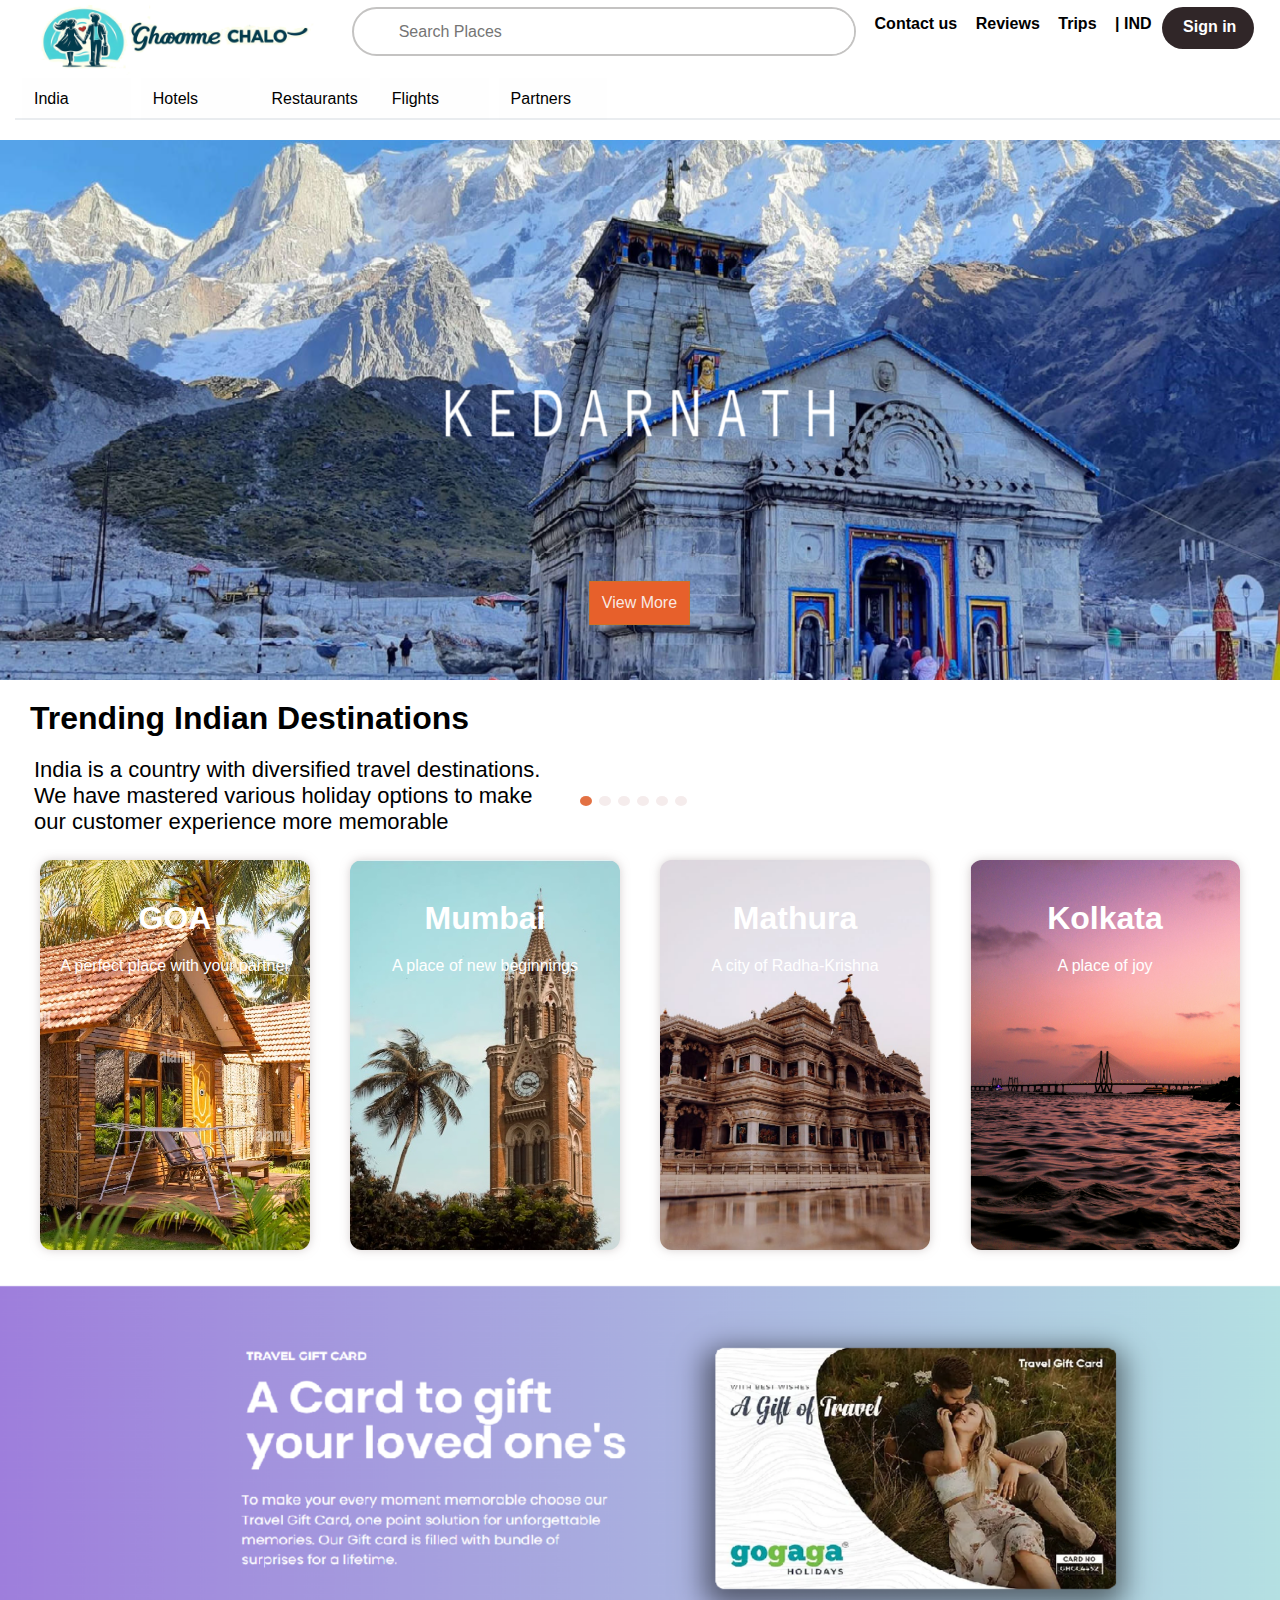
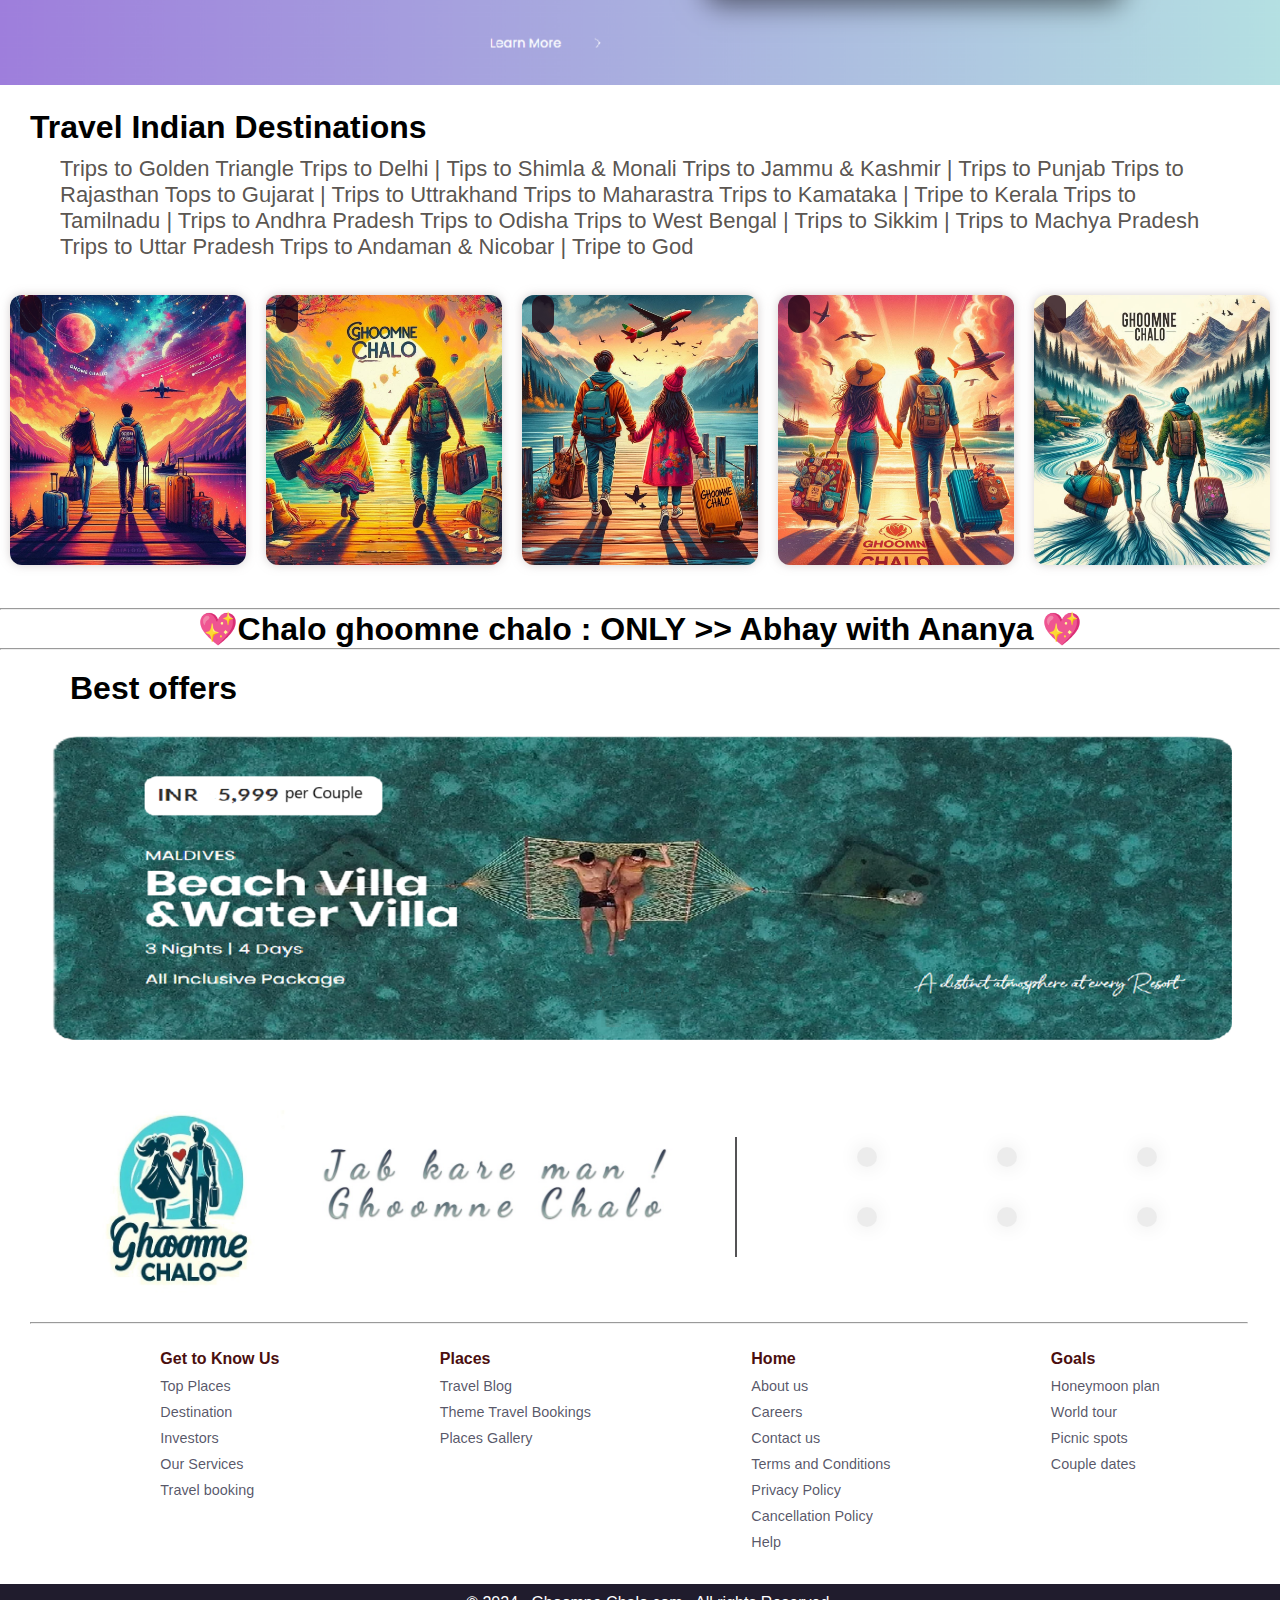
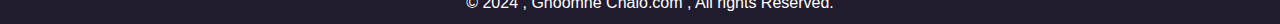
==== index.html @ e4fd6e0b "Add files via upload" ====
<!DOCTYPE html>
<html lang="en">
  <head>
    <meta charset="UTF-8">
  <meta http-equiv="X-UA-Compatible" content="IE=edge">
  <meta name="viewport" content="width=device-width, initial-scale=1.0, maximum-scale=1.0, user-scalable=no">
    <title>Ananya's first Web Mission</title>
    <link
      rel="stylesheet"
      href="https://cdnjs.cloudflare.com/ajax/libs/font-awesome/6.5.1/css/all.min.css"
      integrity="sha512-DTOQO9RWCH3ppGqcWaEA1BIZOC6xxalwEsw9c2QQeAIftl+Vegovlnee1c9QX4TctnWMn13TZye+giMm8e2LwA=="
      crossorigin="anonymous"
      referrerpolicy="no-referrer"
    />
    <link rel="stylesheet" href="Style.css" />
  </head>
  <body>
    <header>
      <div class="navbar">
        <div class="nav-logo">
          <div class="logo"><img src="logo.png"></div>
        </div>

        <div class="nav-search"> 
            <div class="search-icon">
                <i class="fa-solid fa-magnifying-glass"></i>
            </div>
            <input placeholder="Search Places" class="search-input" />
        </div>
        
        <div class="contact">Contact us</div>
        <div class="reviews">Reviews</div>
        <div class="trips">Trips</div>
        <div class="location"><i class="fa-solid fa-globe"></i> | IND </div>
        <div class="sign-in"><i class="fa-solid fa-user"></i> Sign in</div>
      </div>





      <div class="nav-opt">
        <p><i class="fa-solid fa-map"></i> India</p>
        <p><i class="fa-solid fa-place-of-worship"></i> Hotels</p>
        <p><i class="fa-solid fa-utensils"></i> Restaurants</p>
        <p><i class="fa-solid fa-plane-departure"></i> Flights</p>
        <p><i class="fa-regular fa-handshake"></i> Partners</p>
      </div>

    </header>

    <div class="herosection" id="carousel-container">
      <button id="prev-btn" class="carousel-btn" onclick="changeSlide(-1)"><i class="fa-solid fa-chevron-left"></i></button>
      <div id="image-carousel">
          <img class="carousel-image" src="img1.png" alt="Image 1">
          <img class="carousel-image" src="img2.png" alt="Image 2">
          <img class="carousel-image" src="img3.png" alt="Image 3">
          <img class="carousel-image" src="img4.png" alt="Image 4">
          <img class="carousel-image" src="img5.png" alt="Image 6">
          <img class="carousel-image" src="img6.png" alt="Image 7">
      </div>
      <button id="next-btn" class="carousel-btn" onclick="changeSlide(1)"><i class="fa-solid fa-chevron-right"></i></button>
      <div class="carousel-indicators" id="indicators"></div>
</div>
      <p id="goto">View More</p>
    </div>
  
    <div class="panel">
      <h1>Trending  Indian Destinations</h1>
      <p id="panel-note"> India is a country with diversified travel destinations. We have mastered various holiday options to make our customer experience more memorable </p>
      <div class="box-container">
        <div class="box-s" style="background-image: url('b1.jpg'); background-size: cover; background-position: center;">
          <h1>GOA</h1>
          <p>A perfect place with your partner</p>
        </div>
        <div class="box-s" style="background-image: url('b2.jpg'); background-size: cover; background-position: center;">
          <h1>Mumbai</h1>
          <p>A place of new beginnings</p>
        </div>
        <div class="box-s" style="background-image: url('b3.jpg'); background-size: cover; background-position: center;">
          <h1>Mathura</h1>
          <p>A city of Radha-Krishna</p>
        </div>
        <div class="box-s" style="background-image: url('b4.jpg'); background-size: cover; background-position: center;">
          <h1>Kolkata</h1>
          <p>A place of joy</p>
        </div>
      </div>
    </div>
    <div class="gift-card">
      <img class="gift-image" src="giftcard.png" alt="Image 1">
    </div>
    <div class="panel-2">
      <h1>Travel Indian Destinations</h1>
      <p><a href="#">Trips to Golden Triangle Trips to Delhi |</a> <a href="#">Tips to Shimla & Monali Trips to Jammu & Kashmir |</a><a href="#"> Trips to Punjab Trips to Rajasthan Tops to Gujarat |</a><a href="#"> Trips to Uttrakhand Trips to Maharastra Trips to Kamataka |</a><a href="#"> Tripe to Kerala Trips to Tamilnadu |</a><a href="#"> Trips to Andhra Pradesh Trips to Odisha Trips to West Bengal |</a><a href="#"> Trips to Sikkim |</a><a href="#"> Trips to Machya Pradesh Trips to Uttar Pradesh Trips to Andaman & Nicobar |</a><a href="#"> Tripe to God </a> </p>
    </div>
    <div class="box-container-2">
      <div class="box-d" style="background-image: url('a1.jpg'); background-size: cover; background-position: center;">
        <p><i class="fa-solid fa-wand-magic-sparkles"></i></p>
      </div>
      <div class="box-d" style="background-image: url('a2.jpg'); background-size: cover; background-position: center;">
        <p><i class="fa-solid fa-wand-magic-sparkles"></i></p>
      </div>
      <div class="box-d" style="background-image: url('a3.jpg'); background-size: cover; background-position: center;">
        <p><i class="fa-solid fa-wand-magic-sparkles"></i></p>
      </div>
      <div class="box-d" style="background-image: url('a4.jpg'); background-size: cover; background-position: center;">
        <p><i class="fa-solid fa-wand-magic-sparkles"></i></p>
      </div>
      <div class="box-d" style="background-image: url('a5.jpg'); background-size: cover; background-position: center;">
        <p><i class="fa-solid fa-wand-magic-sparkles"></i></p>
      </div>
    </div>
    <br>
    <hr><h1 style="text-align: center;">💖Chalo ghoomne chalo : ONLY >> Abhay with Ananya 💖</h1><hr>
    <div class="panel-2">
      <h1 style="font-family: 'Lucida Sans', sans-serif ; padding-left: 40px;">Best offers</h1>
      <img src="offer.png" style="height: auto; width: 100%;" >
    </div>
    <section id="info-sec">
      <div class="company">
        <p>
          <img src="base_logo.png" style="height: 200px; width: auto;">
        </p>
      </div>
      <div class="vertical-line"></div>
      <div class="social-media">
        <div class="social-icons">
        <a href="#" class="icon facebook"><i class="fab fa-facebook-f"></i></a>
        <a href="#" class="icon twitter"><i class="fa-brands fa-x-twitter"></i></a>
        <a href="#" class="icon pinterest"><i class="fab fa-pinterest"></i></a>
        <a href="#" class="icon instagram"><i class="fab fa-instagram"></i></a>
        <a href="#" class="icon snapchat"><i class="fab fa-snapchat-ghost"></i></a>
        <a href="#" class="icon youtube"><i class="fab fa-youtube"></i></a>
        </div>
      </div>
      </section>
    <hr style="width: 95% ; margin-left: 30px;"   >
    <footer>
  
      <div class="foot-panel2">
        <ul>
        <p><b>Get to Know Us</b></p>
        <a>Top Places</a>
        <a>Destination</a>
        <a>Investors</a>
        <a>Our Services</a>
        <a>Travel booking</a>
        
        </ul>
        <ul>		
        <p><b>Places</b></a>
        <a>Travel Blog</a>
        <a>Theme Travel Bookings</a>
        <a>Places Gallery</a>
        </ul>
        <ul>
  
        <p><b>Home</b></p>
        <a>About us</a>
        <a>Careers</a>
        <a>Contact us</a>
        <a>Terms and Conditions</a>
        <a>Privacy Policy</a>
        <a>Cancellation Policy</a>
        <a>Help</a>
        </ul>
        <ul>
        <p><b>Goals</b></p>
        <a>Honeymoon plan</a>
        <a>World tour</a>
        <a>Picnic spots</a>
        <a>Couple dates</a>
  
        </ul>
      </div>
      <div class="foot-panel4">
        <div class="copyright">
          © 2024 , Ghoomne Chalo.com , All rights Reserved.
        </div>
      </div>
    </footer>
    <script src="Script.js"></script>  
    
  </body>
</html>
---- Style.css ----
.navbar {
  height: 70px;   
  color: rgb(0, 0, 0);
  display: flex;
  justify-content: space-evenly;
  font-family: 'Lucida Sans';
  font-weight: 550;
  margin: 15px;
  margin-bottom: -15px;
}

.nav-logo {
    height: 90px;
    width: 100px;
    margin-top: -10px;
  }
  .logo img{
    background-size: cover;
    height: 70px;
    width: auto;
  }

  .nav-search{
    display: flex;
    justify-content: space-evenly;
    width: 500px;
    height: 45px;
    border-radius: 50px;
    border: 2px solid rgba(122, 121, 118, 0.448);
    margin-left: 200px;
    margin-top: -8px;

  }

  .search-input{
    width: 100%;
    font-size: 1rem;
    border-color: transparent;
    border-radius: 50px;
  }

  input:focus {
    outline: none;
  }

  .search-icon{
    width: 45px;
    display: flex;
    align-items: center;
    justify-content: center;
    font-size: 1.2rem;
    background-color: none;
    border-top-right-radius: 3px;
    border-bottom-right-radius: 3px;
    color: #0a0006;
  }
  
  .nav-search:hover{
    border: 2px solid rgb(33, 5, 13);
  }

  .sign-in{
    border: 30% solid;
    border-radius: 30px;
    color: white;
    background-color: #0d0104da;
    padding: 11px 18px 11px 21px;
    height: 20px;
    margin: -8px;

  }
  .sign-in:hover{
    background-color: #7f7e7fda;
    color: black;
  }
  * {
    margin: 0;
    font-family: Arial;
    border: border-box;
  }
  body {
    overflow-x: hidden;
    margin: 0;
  }
  .nav-opt{
    height: 40px;
    display: grid;
    grid-template-columns:1fr 1fr 1fr 1fr 1fr 6fr; 
    gap: 10px;
    align-items: center;
    justify-content: space-around;
    margin-left: 15px;
    font-family: Verdana, Geneva, Tahoma, sans-serif;
    margin-bottom: 20px;
    border-bottom: 2px solid rgba(226, 230, 234, 0.727);
    padding: 8px 10px 0px 7px;  /*  t r b l  */
  }
 .nav-opt p{
    background-color: #dfd5d708;
    border: 2px solid transparent;
    padding:10px;
  }
  .nav-opt p:hover{
    background-color: #838a8a19;
    border-bottom: 3px solid black;
  }

 
  .carousel-container {
    overflow: hidden;
    position: relative;
  }
  #image-carousel {
    display: flex;
    transition: transform 0.5s ease-in-out;
  }
  .carousel-image {
    width: 100%;
    height: 540px;

  }
  
.carousel-btn {
  position: absolute;
  top: 60%;
  transform: translateY(-50%);
  cursor: pointer;
  font-size: 48px;
  font-family: sans-serif;
  color: rgba(182, 180, 180, 0.501);
  background: none;
  border: none;
  z-index: 1; 
}

#prev-btn {
  left: 56px;
}
#prev-btn:hover {
  color: rgba(255, 255, 255, 0.710);
}
#next-btn {
  right: 56px;
}
#next-btn:hover {
  color: rgba(255, 255, 255, 0.710);
  

}
.carousel-indicators {
  display: flex;
  justify-content: center;
  position: absolute;
  top: 89%;
  left: 49.2%;
  transform: translate(-50%, -50%);
  text-align: center;
  z-index: 1;
}

.indicator-btn {
  background: none;
  background-color: #f5ecec;
  border: none;
  border-radius: 50%;
  width: 8px;
  height: 10px;
  cursor: pointer;
  margin-left: 7px;
}

.indicator-btn.active {
  background:#e37143;
  
}
#goto {
  position: absolute;
  top: 67%;
  left: 46%;
  padding: 12px;
  font-family: 'Gill Sans', 'Gill Sans MT', Calibri, 'Trebuchet MS', sans-serif;
  transform: translateY(-50%);
  cursor: pointer;
  font-family: sans-serif;
  background-color: #e7602b;
  border: 1px solid #ce7125;
  color: rgba(251, 247, 247, 0.923);
  z-index: 1;
} 
#goto:hover{
  background-color: #f36e39;
}
.panel{
  padding: 20px 30px 10px 30px;
}
#panel-note{
  margin-top: 20px ;
  font-family: 'Gill Sans', 'Gill Sans MT', Calibri, 'Trebuchet MS', sans-serif;
  font-size: 22px;
  padding-right:700px;
  padding-left: 4px;
} 
.box-container{
  display: grid;
  grid-template-columns: 1fr 1fr 1fr 1fr;
  gap: 40px;
  justify-content: space-evenly;
  height: 420px;
  padding: 10px;
}
.box-s{
  height: auto;
  width: auto ;
  padding: 20px 0px 15px;
  margin-top: 15px;
  margin-bottom: 15px;
  background-color: #eee9d5;
  border-radius: 12px;
  box-shadow: 0 0 10px rgba(173, 162, 162, 0.5), 
              0 0 20px rgba(255, 255, 255, 0.3), 
              0 0 30px rgba(255, 255, 255, 0.1);
}
.box-s:hover{
  box-shadow: 0 0 10px rgba(85, 87, 87, 0.5), 
              0 0 25px rgba(97, 113, 103, 0.3), 
              0 0 35px rgba(11, 13, 19, 0.1);
}
.box-s h1 {
  display: flex;
  justify-content: space-evenly;
  padding-top: 20px;
  color: white;
}
.box-s p {
  display: flex;
  justify-content: space-evenly;
  padding-top: 20px;
  color: white;
}

.gift-image {
  width: 100%;
  height: 400px;

}
.panel-2{
  padding: 20px 30px 10px 30px;
}
.panel-2 h1{
  padding-bottom: 10px;
}
.panel-2 p{
  color: #111011aa;
  font-family:Verdana, sans-serif;
  font-size: 22px;
  padding: 0px 30px 0px 30px;
}
.panel-2 a{
  text-decoration: none;
}
.panel-2 a:any-link{
  color: #45403ae6; 
}

.panel-2 a:hover{
  font-weight: 600;
}
.box-container-2{
  display: grid;
  grid-template-columns: 1fr 1fr 1fr 1fr 1fr;
  gap: 20px;
  justify-content: space-evenly;
  height: 300px;
  padding: 10px;
}

.box-d{
  height: auto;
  width: auto ;
  padding: 10px 10px 15px 10px;
  margin-top: 15px;
  margin-bottom: 15px;
  background-color: #eee9d5;
  border-radius: 12px;
  box-shadow: 0 0 10px rgba(173, 162, 162, 0.5), 
              0 0 20px rgba(255, 255, 255, 0.3), 
              0 0 30px rgba(255, 255, 255, 0.1);
}
.box-d:hover{
  box-shadow: 0 0 10px rgba(85, 87, 87, 0.5), 
              0 0 25px rgba(97, 113, 103, 0.3), 
              0 0 35px rgba(11, 13, 19, 0.1);
}
.box-d i{
  font-size: 14px;
  border:2px solid transparent;
  border-radius: 50px;
  background-color: #1e0210c6;
  padding: 9px;
  color: white;
}
.box-d i:hover{
  font-size: 16px;
}

#info-sec {
  padding: 0px 60px ;
  display: grid;
  grid-template-columns: 1fr auto 1fr;
  align-items: center;
  gap: 20px;
  height: 250px;
}
.social-media {
  text-align: right;
}

.social-icons {
  display: grid;
  grid-template-columns: repeat(3, auto);
  gap: 40px;
  column-gap: 120px;
  margin-right: 200px;
  margin-bottom: 20px;
  margin-left: 100px;

}

.icon {
  font-size: 24px;
  background-color: #dddddd8d;
  color: #0c0c0c;
  text-decoration: none;
  transition: color 0.3s ease;
  border-radius: 50%;
  padding: 10px;
  box-shadow: 0px 0px 20px rgba(0, 0, 0, 0.1);
}

.icon:hover {
  color: #fff;
  background-color: #0f0101;
}

.company {
  font-size: 16px;
  text-align: left;

}
.company p{
  margin: 20px;
  font-family: Calibri, 'Trebuchet MS', sans-serif;
}


.icon.twitter:hover {
  color: #e1ebf1;
}

.icon.facebook:hover {
  color: #1877F2;
}

.icon.pinterest:hover {
  color: #BD081C; 
}

.icon.instagram:hover {
  color: #C13584;
}

.icon.snapchat:hover {
  color: #FFFC00;
}

.icon.youtube:hover {
  color: #FF0000;
}

/* Style for vertical line */
.vertical-line {
  height: 120px;
  width: 2px;
  background-color: #010003ac;
  margin: 0 auto;
}

/* footer */
.foot-panel2{
  color: rgb(75, 15, 15);
  height: 260px;
  display: flex;
  justify-content: space-evenly;
}
ul{
  margin-top: 26px;
}
ul a{
  display: block;
  font-size: 0.9rem;
  margin-top: 10px;
  color: #02021bad;
  
}

.foot-panel4{
  background-color: #080316e6;
  color: white;
  height: 40px;
  font-size: 1rem;
  text-align: center;  
}
.copyright {
  padding: 10px 0px 10px 20px;
  
}
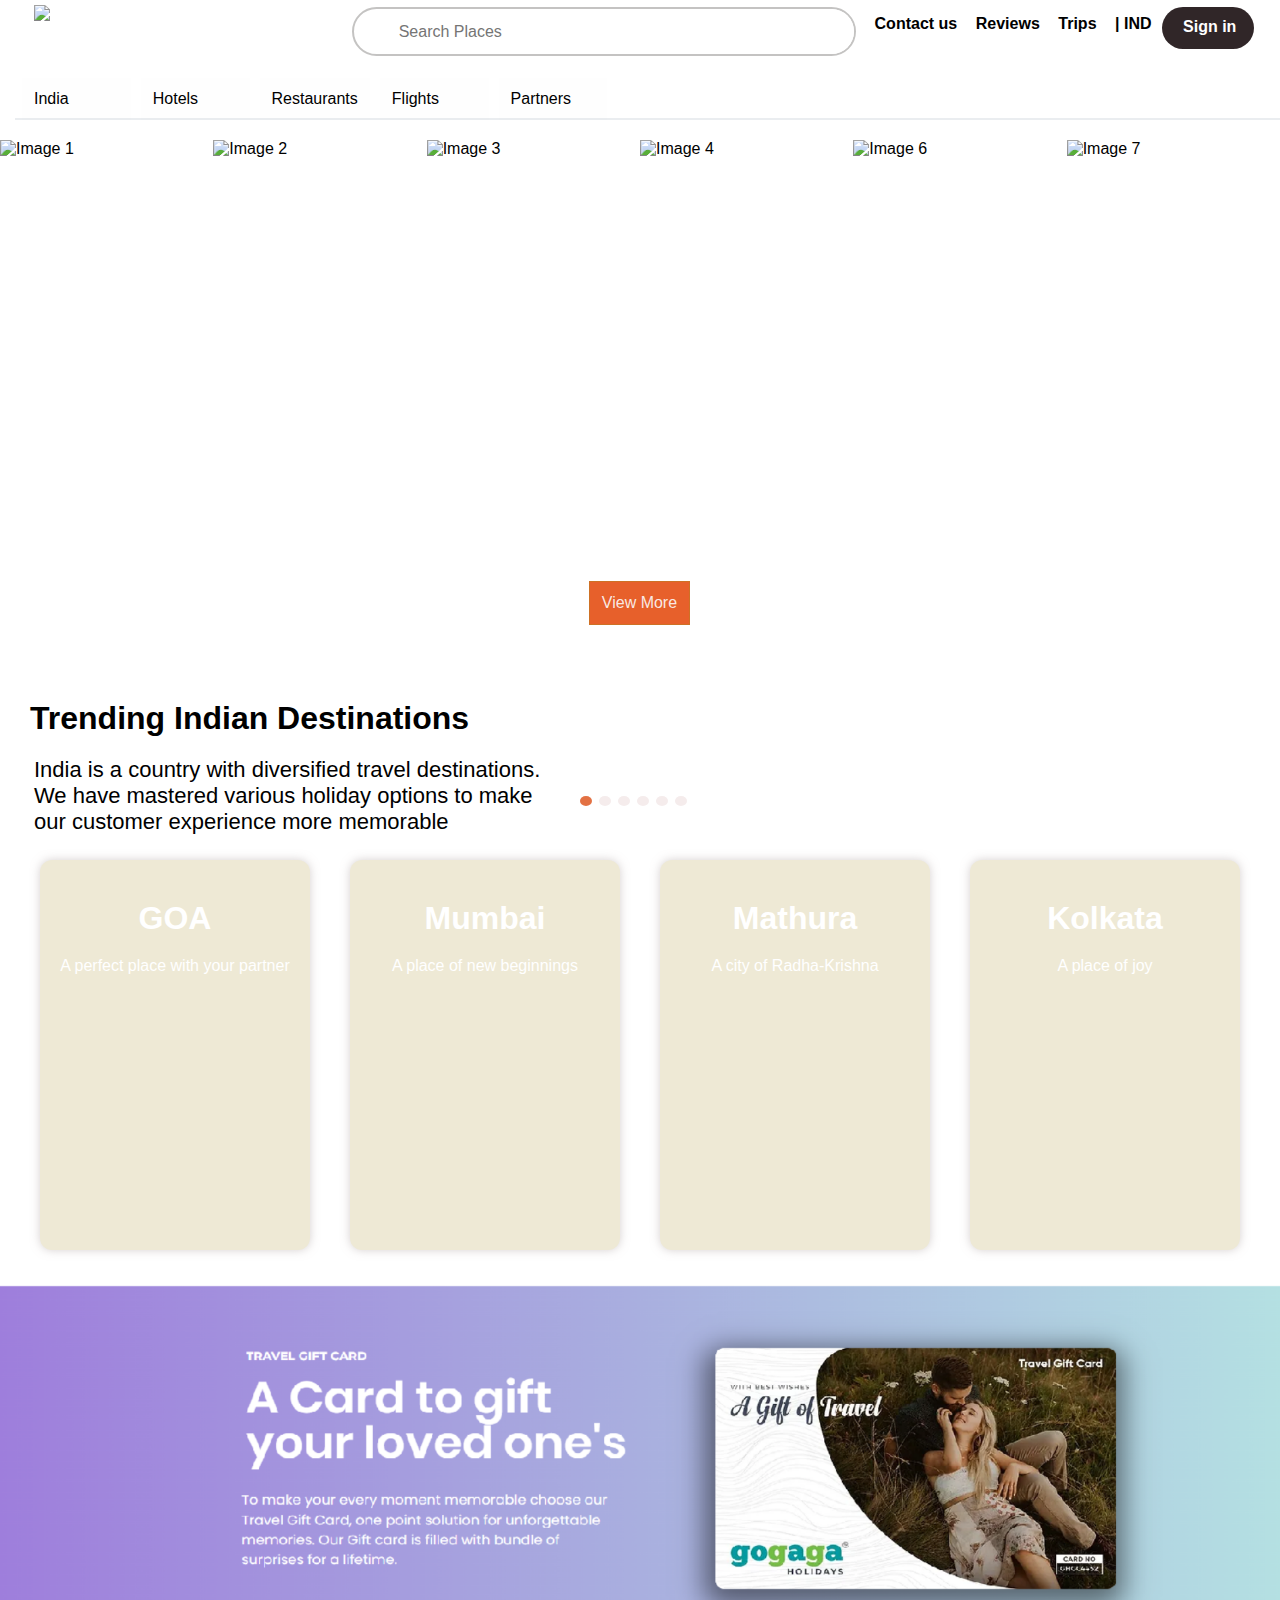
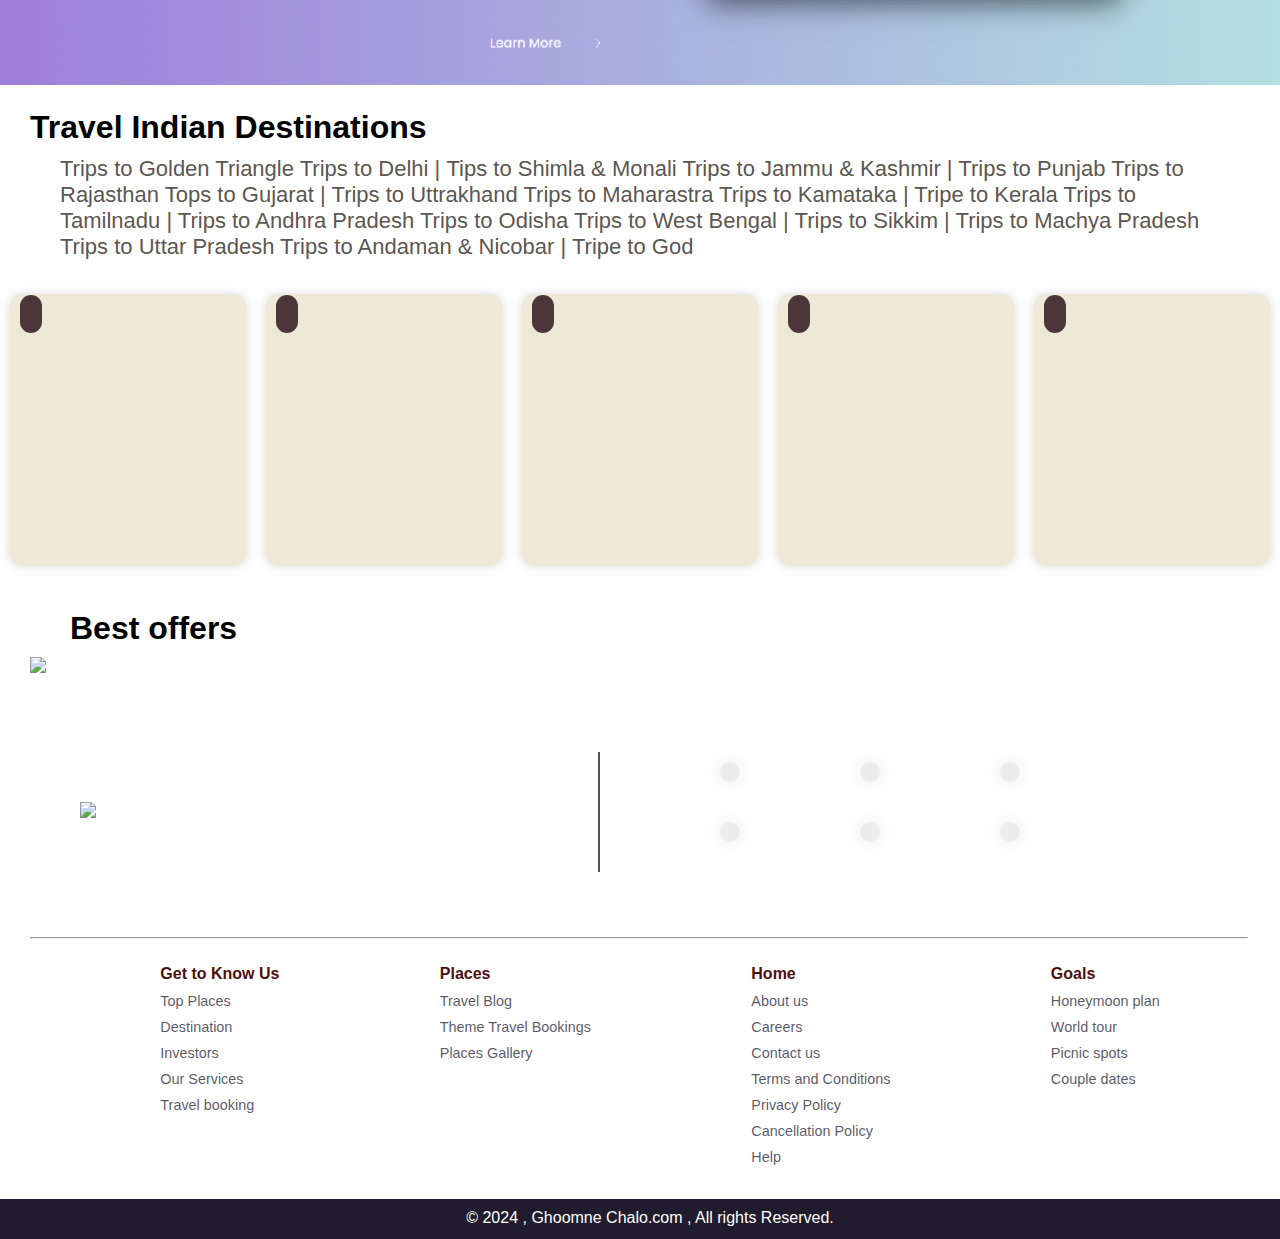
==== commit efcce26a: "Update index.html" ====
--- a/index.html
+++ b/index.html
@@ -4,21 +4,24 @@
     <meta charset="UTF-8">
   <meta http-equiv="X-UA-Compatible" content="IE=edge">
   <meta name="viewport" content="width=device-width, initial-scale=1.0, maximum-scale=1.0, user-scalable=no">
-    <title>Ananya's first Web Mission</title>
+    <title>Ghoomne Chalo</title>
     <link
       rel="stylesheet"
       href="https://cdnjs.cloudflare.com/ajax/libs/font-awesome/6.5.1/css/all.min.css"
       integrity="sha512-DTOQO9RWCH3ppGqcWaEA1BIZOC6xxalwEsw9c2QQeAIftl+Vegovlnee1c9QX4TctnWMn13TZye+giMm8e2LwA=="
       crossorigin="anonymous"
-      referrerpolicy="no-referrer"
-    />
+      referrerpolicy="no-referrer"/>
     <link rel="stylesheet" href="Style.css" />
+    <link rel="stylesheet" href="foot-style.css" />
+    <link rel="icon" type="icon" href="tit-logo.png">
+
+
   </head>
   <body>
     <header>
       <div class="navbar">
         <div class="nav-logo">
-          <div class="logo"><img src="logo.png"></div>
+          <div class="logo"><img src="Temp/logo.png"></div>
         </div>
 
         <div class="nav-search"> 
@@ -52,12 +55,12 @@
     <div class="herosection" id="carousel-container">
       <button id="prev-btn" class="carousel-btn" onclick="changeSlide(-1)"><i class="fa-solid fa-chevron-left"></i></button>
       <div id="image-carousel">
-          <img class="carousel-image" src="img1.png" alt="Image 1">
-          <img class="carousel-image" src="img2.png" alt="Image 2">
-          <img class="carousel-image" src="img3.png" alt="Image 3">
-          <img class="carousel-image" src="img4.png" alt="Image 4">
-          <img class="carousel-image" src="img5.png" alt="Image 6">
-          <img class="carousel-image" src="img6.png" alt="Image 7">
+          <img class="carousel-image" src="Temp/img1.png" alt="Image 1">
+          <img class="carousel-image" src="Temp/img2.png" alt="Image 2">
+          <img class="carousel-image" src="Temp/img3.png" alt="Image 3">
+          <img class="carousel-image" src="Temp/img4.png" alt="Image 4">
+          <img class="carousel-image" src="Temp/img5.png" alt="Image 6">
+          <img class="carousel-image" src="Temp/img6.png" alt="Image 7">
       </div>
       <button id="next-btn" class="carousel-btn" onclick="changeSlide(1)"><i class="fa-solid fa-chevron-right"></i></button>
       <div class="carousel-indicators" id="indicators"></div>
@@ -69,19 +72,19 @@
       <h1>Trending  Indian Destinations</h1>
       <p id="panel-note"> India is a country with diversified travel destinations. We have mastered various holiday options to make our customer experience more memorable </p>
       <div class="box-container">
-        <div class="box-s" style="background-image: url('b1.jpg'); background-size: cover; background-position: center;">
+        <div class="box-s" style="background-image: url('Temp/b1.jpg'); background-size: cover; background-position: center;">
           <h1>GOA</h1>
           <p>A perfect place with your partner</p>
         </div>
-        <div class="box-s" style="background-image: url('b2.jpg'); background-size: cover; background-position: center;">
+        <div class="box-s" style="background-image: url('Temp/b2.jpg'); background-size: cover; background-position: center;">
           <h1>Mumbai</h1>
           <p>A place of new beginnings</p>
         </div>
-        <div class="box-s" style="background-image: url('b3.jpg'); background-size: cover; background-position: center;">
+        <div class="box-s" style="background-image: url('Temp/b3.jpg'); background-size: cover; background-position: center;">
           <h1>Mathura</h1>
           <p>A city of Radha-Krishna</p>
         </div>
-        <div class="box-s" style="background-image: url('b4.jpg'); background-size: cover; background-position: center;">
+        <div class="box-s" style="background-image: url('Temp/b4.jpg'); background-size: cover; background-position: center;">
           <h1>Kolkata</h1>
           <p>A place of joy</p>
         </div>
@@ -95,32 +98,34 @@
       <p><a href="#">Trips to Golden Triangle Trips to Delhi |</a> <a href="#">Tips to Shimla & Monali Trips to Jammu & Kashmir |</a><a href="#"> Trips to Punjab Trips to Rajasthan Tops to Gujarat |</a><a href="#"> Trips to Uttrakhand Trips to Maharastra Trips to Kamataka |</a><a href="#"> Tripe to Kerala Trips to Tamilnadu |</a><a href="#"> Trips to Andhra Pradesh Trips to Odisha Trips to West Bengal |</a><a href="#"> Trips to Sikkim |</a><a href="#"> Trips to Machya Pradesh Trips to Uttar Pradesh Trips to Andaman & Nicobar |</a><a href="#"> Tripe to God </a> </p>
     </div>
     <div class="box-container-2">
-      <div class="box-d" style="background-image: url('a1.jpg'); background-size: cover; background-position: center;">
+      <div class="box-d" style="background-image: url('Temp/a1.jpg'); background-size: cover; background-position: center;">
         <p><i class="fa-solid fa-wand-magic-sparkles"></i></p>
       </div>
-      <div class="box-d" style="background-image: url('a2.jpg'); background-size: cover; background-position: center;">
+      <div class="box-d" style="background-image: url('Temp/a2.jpg'); background-size: cover; background-position: center;">
         <p><i class="fa-solid fa-wand-magic-sparkles"></i></p>
       </div>
-      <div class="box-d" style="background-image: url('a3.jpg'); background-size: cover; background-position: center;">
+      <div class="box-d" style="background-image: url('Temp/a3.jpg'); background-size: cover; background-position: center;">
         <p><i class="fa-solid fa-wand-magic-sparkles"></i></p>
       </div>
-      <div class="box-d" style="background-image: url('a4.jpg'); background-size: cover; background-position: center;">
+      <div class="box-d" style="background-image: url('Temp/a4.jpg'); background-size: cover; background-position: center;">
         <p><i class="fa-solid fa-wand-magic-sparkles"></i></p>
       </div>
-      <div class="box-d" style="background-image: url('a5.jpg'); background-size: cover; background-position: center;">
+      <div class="box-d" style="background-image: url('Temp/a5.jpg'); background-size: cover; background-position: center;">
         <p><i class="fa-solid fa-wand-magic-sparkles"></i></p>
       </div>
     </div>
-    <br>
-    <hr><h1 style="text-align: center;">💖Chalo ghoomne chalo : ONLY >> Abhay with Ananya 💖</h1><hr>
+
+    
     <div class="panel-2">
       <h1 style="font-family: 'Lucida Sans', sans-serif ; padding-left: 40px;">Best offers</h1>
-      <img src="offer.png" style="height: auto; width: 100%;" >
+      <img src="Temp/Temp/offer.png" style="height: auto; width: 100%;" >
     </div>
+
+
     <section id="info-sec">
       <div class="company">
         <p>
-          <img src="base_logo.png" style="height: 200px; width: auto;">
+          <img src="Temp/base_logo.png" style="height: 200px; width: auto;">
         </p>
       </div>
       <div class="vertical-line"></div>
